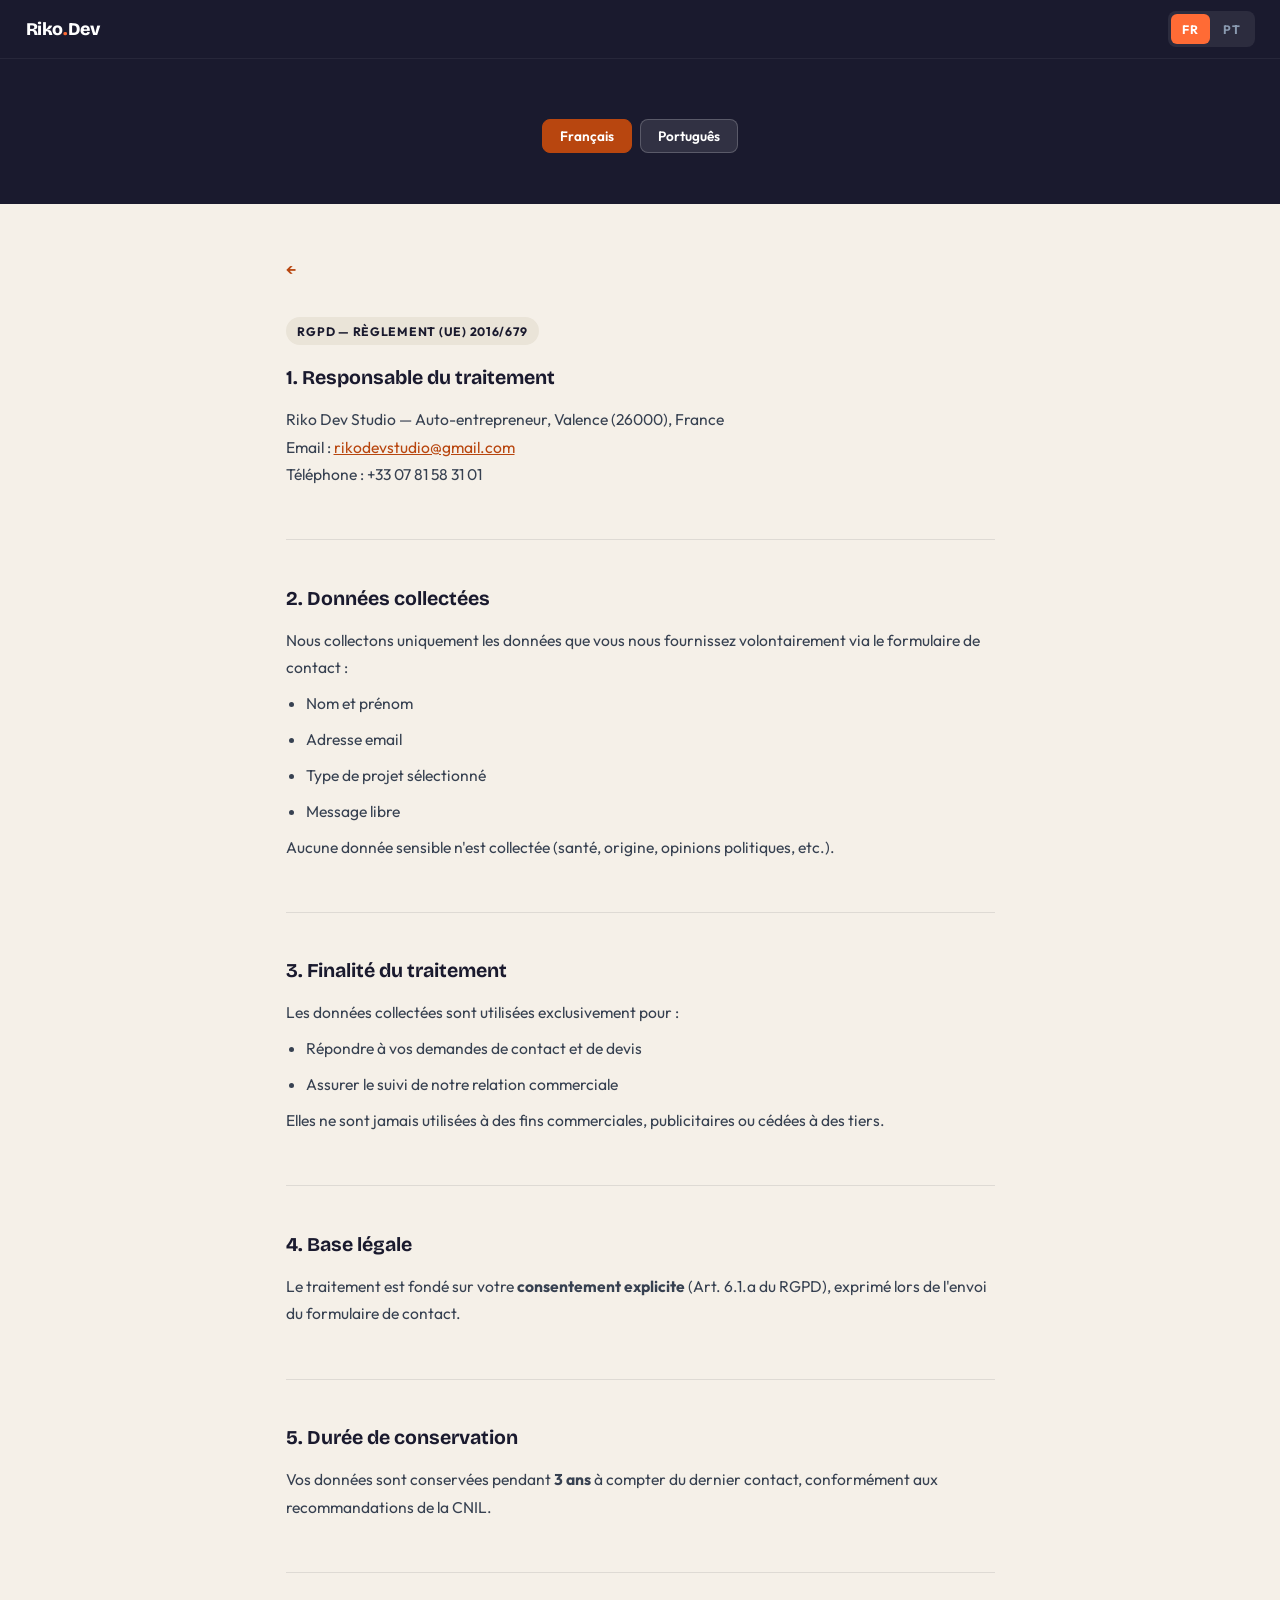
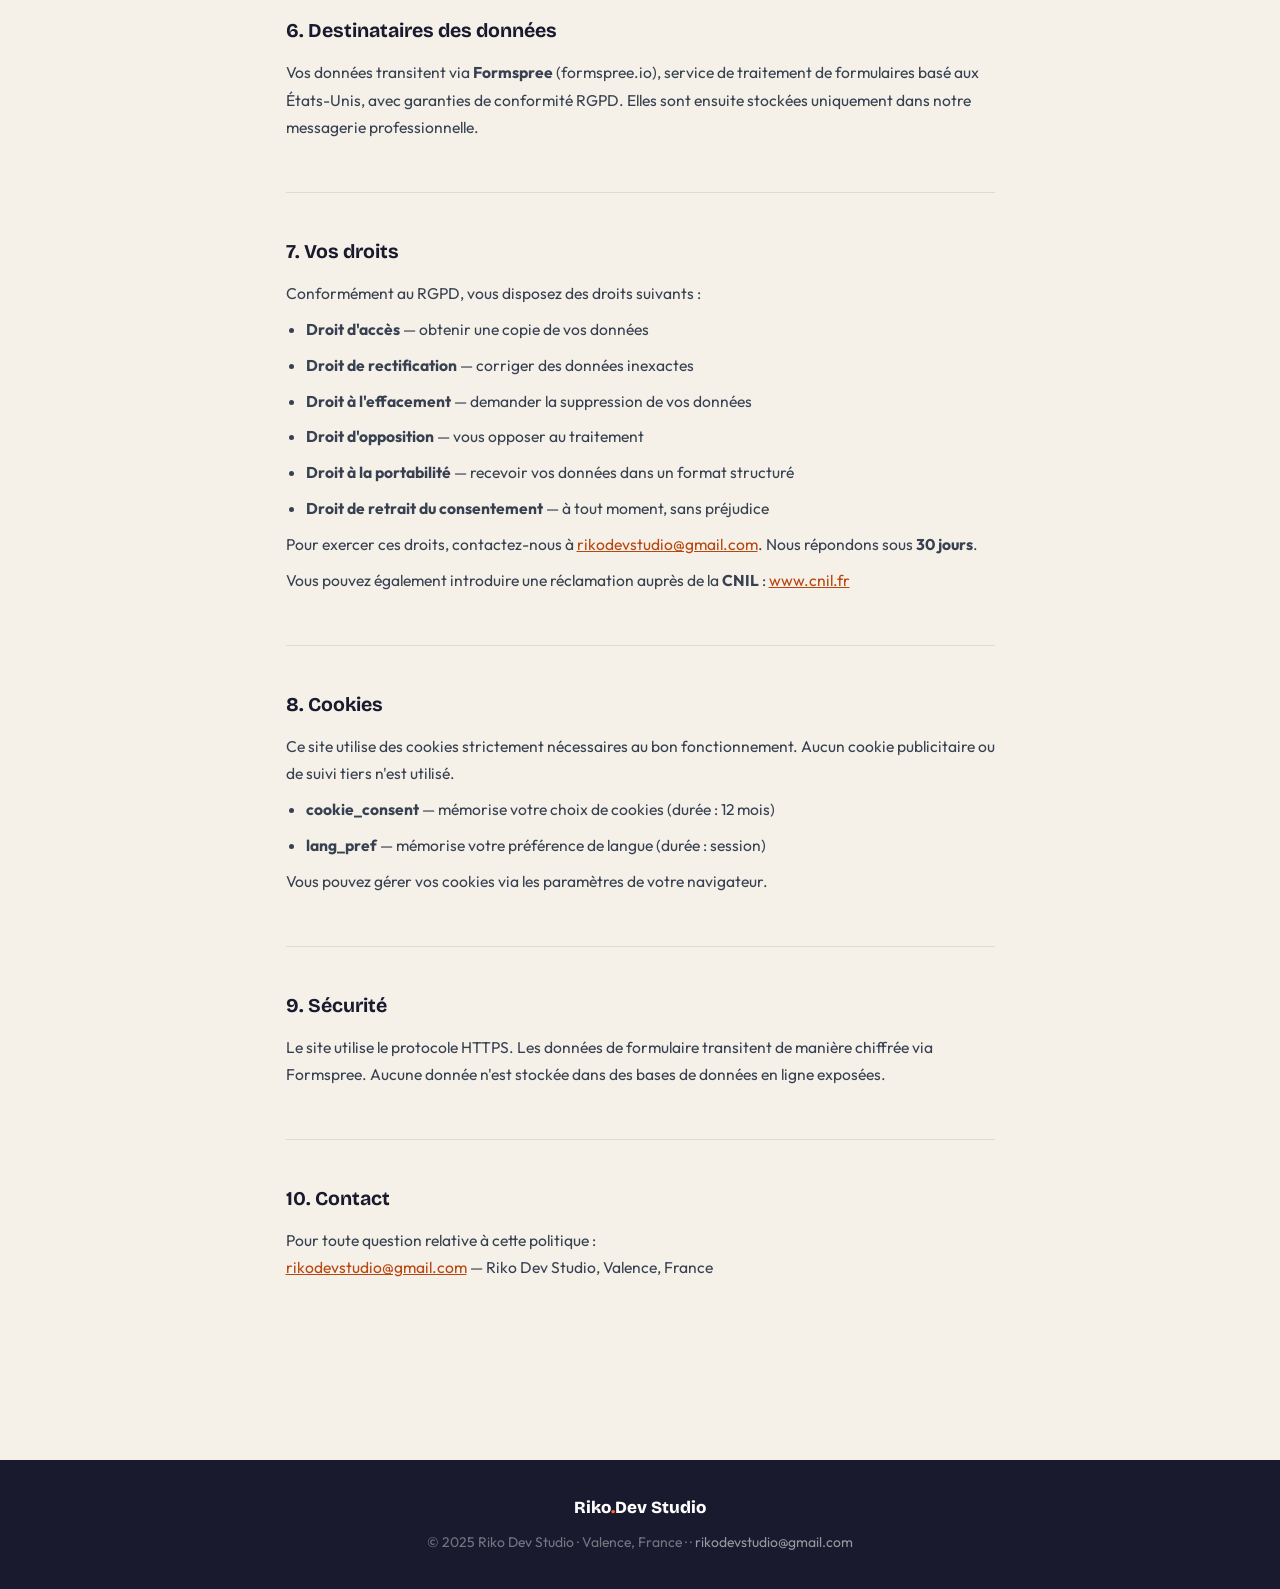
==== privacidade.html @ f7a5494e "Melhorias para o site" ====
<!DOCTYPE html>
<html lang="fr" dir="ltr">
<head>
  <meta charset="UTF-8" />
  <meta name="viewport" content="width=device-width, initial-scale=1.0" />
  <title>Politique de confidentialité | Riko Dev Studio</title>
  <meta name="description" content="Politique de confidentialité et protection des données personnelles — Riko Dev Studio, Valence." />
  <meta name="robots" content="noindex, follow" />
  <link rel="canonical" href="https://rikodevstudio.com/privacidade.html" />
  <link rel="preconnect" href="https://fonts.googleapis.com" />
  <link rel="preconnect" href="https://fonts.gstatic.com" crossorigin />
  <link href="https://fonts.googleapis.com/css2?family=Bricolage+Grotesque:opsz,wght@12..96,700;12..96,800&family=Outfit:wght@300;400;500;600&display=swap" rel="stylesheet" />
  <link rel="stylesheet" href="assets/css/style.css" />
  <style>
    .priv-hero {
      background: var(--navy);
      padding: 6rem 1.5rem 3rem;
      text-align: center;
    }
    .priv-hero h1 {
      font-family: 'Bricolage Grotesque', sans-serif;
      font-weight: 800;
      font-size: clamp(1.8rem, 5vw, 3rem);
      color: #fff;
      letter-spacing: -.025em;
      margin-bottom: .75rem;
    }
    .priv-hero p {
      color: #a8b4c4;
      font-size: .95rem;
    }
    .priv-body {
      max-width: 760px;
      margin: 0 auto;
      padding: 3rem 1.5rem 5rem;
    }
    .priv-section {
      margin-bottom: 2.5rem;
      padding-bottom: 2.5rem;
      border-bottom: 1px solid rgba(26,26,46,.1);
    }
    .priv-section:last-child { border-bottom: none; }
    .priv-section h2 {
      font-family: 'Bricolage Grotesque', sans-serif;
      font-weight: 700;
      font-size: 1.15rem;
      color: var(--navy);
      margin-bottom: .75rem;
    }
    .priv-section p, .priv-section li {
      font-size: .92rem;
      color: var(--gray);
      line-height: 1.75;
      margin-bottom: .5rem;
    }
    .priv-section ul {
      padding-left: 1.2rem;
      margin-bottom: .5rem;
    }
    .priv-section a {
      color: #B8460F;
      text-decoration: underline;
    }
    .priv-badge {
      display: inline-block;
      background: var(--cream-dark);
      color: var(--navy);
      font-size: .72rem;
      font-weight: 700;
      padding: .25rem .7rem;
      border-radius: 100px;
      letter-spacing: .06em;
      text-transform: uppercase;
      margin-bottom: 1rem;
    }
    .lang-toggle-priv {
      display: flex;
      justify-content: center;
      gap: .5rem;
      margin-top: 1rem;
    }
    .lang-toggle-priv button {
      background: rgba(255,255,255,.1);
      border: 1px solid rgba(255,255,255,.2);
      color: #fff;
      font-family: 'Outfit', sans-serif;
      font-size: .8rem;
      font-weight: 600;
      padding: .4rem 1rem;
      border-radius: 8px;
      cursor: pointer;
      transition: .2s;
    }
    .lang-toggle-priv button.active {
      background: #B8460F;
      border-color: #B8460F;
    }
    .back-link {
      display: inline-flex;
      align-items: center;
      gap: .4rem;
      font-size: .88rem;
      font-weight: 600;
      color: #B8460F;
      margin-bottom: 2rem;
      text-decoration: none;
    }
    .back-link:hover { text-decoration: underline; }
    /* FR visível por defeito — JS troca para PT se browser em português */
    [data-lang="pt"] { display: none; }
    body.pt [data-lang="fr"] { display: none; }
    body.pt [data-lang="pt"] { display: block; }
    /* garantir que divs principais são visíveis */
    div[data-lang="fr"] { display: block; }
    div[data-lang="pt"] { display: none; }
    body.pt div[data-lang="fr"] { display: none; }
    body.pt div[data-lang="pt"] { display: block; }
  </style>
</head>
<body>

<!-- TOPBAR simples -->
<header class="topbar" role="banner">
  <a href="index.html" class="brand">Riko<span>.</span>Dev</a>
  <div class="topbar-right">
    <div class="lang-sw" role="group">
      <button class="lb" onclick="setPrivLang('fr')" id="btn-fr">FR</button>
      <button class="lb" onclick="setPrivLang('pt')" id="btn-pt">PT</button>
    </div>
  </div>
</header>

<!-- HERO -->
<div class="priv-hero">
  <h1 data-lang="fr">Politique de confidentialité</h1>
  <h1 data-lang="pt">Política de Privacidade</h1>
  <p data-lang="fr">Dernière mise à jour : avril 2025</p>
  <p data-lang="pt">Última atualização: abril 2025</p>
  <div class="lang-toggle-priv">
    <button onclick="setPrivLang('fr')" id="hero-btn-fr" class="active">Français</button>
    <button onclick="setPrivLang('pt')" id="hero-btn-pt">Português</button>
  </div>
</div>

<!-- CONTEÚDO -->
<div class="priv-body">
  <a href="index.html" class="back-link">← <span data-lang="fr">Retour au site</span><span data-lang="pt">Voltar ao site</span></a>

  <!-- ── VERSÃO FRANCESA (RGPD) ── -->
  <div data-lang="fr">

    <div class="priv-section">
      <span class="priv-badge">RGPD — Règlement (UE) 2016/679</span>
      <h2>1. Responsable du traitement</h2>
      <p>Riko Dev Studio — Auto-entrepreneur, Valence (26000), France<br>
      Email : <a href="mailto:rikodevstudio@gmail.com">rikodevstudio@gmail.com</a><br>
      Téléphone : +33 07 81 58 31 01</p>
    </div>

    <div class="priv-section">
      <h2>2. Données collectées</h2>
      <p>Nous collectons uniquement les données que vous nous fournissez volontairement via le formulaire de contact :</p>
      <ul>
        <li>Nom et prénom</li>
        <li>Adresse email</li>
        <li>Type de projet sélectionné</li>
        <li>Message libre</li>
      </ul>
      <p>Aucune donnée sensible n'est collectée (santé, origine, opinions politiques, etc.).</p>
    </div>

    <div class="priv-section">
      <h2>3. Finalité du traitement</h2>
      <p>Les données collectées sont utilisées exclusivement pour :</p>
      <ul>
        <li>Répondre à vos demandes de contact et de devis</li>
        <li>Assurer le suivi de notre relation commerciale</li>
      </ul>
      <p>Elles ne sont jamais utilisées à des fins commerciales, publicitaires ou cédées à des tiers.</p>
    </div>

    <div class="priv-section">
      <h2>4. Base légale</h2>
      <p>Le traitement est fondé sur votre <strong>consentement explicite</strong> (Art. 6.1.a du RGPD), exprimé lors de l'envoi du formulaire de contact.</p>
    </div>

    <div class="priv-section">
      <h2>5. Durée de conservation</h2>
      <p>Vos données sont conservées pendant <strong>3 ans</strong> à compter du dernier contact, conformément aux recommandations de la CNIL.</p>
    </div>

    <div class="priv-section">
      <h2>6. Destinataires des données</h2>
      <p>Vos données transitent via <strong>Formspree</strong> (formspree.io), service de traitement de formulaires basé aux États-Unis, avec garanties de conformité RGPD. Elles sont ensuite stockées uniquement dans notre messagerie professionnelle.</p>
    </div>

    <div class="priv-section">
      <h2>7. Vos droits</h2>
      <p>Conformément au RGPD, vous disposez des droits suivants :</p>
      <ul>
        <li><strong>Droit d'accès</strong> — obtenir une copie de vos données</li>
        <li><strong>Droit de rectification</strong> — corriger des données inexactes</li>
        <li><strong>Droit à l'effacement</strong> — demander la suppression de vos données</li>
        <li><strong>Droit d'opposition</strong> — vous opposer au traitement</li>
        <li><strong>Droit à la portabilité</strong> — recevoir vos données dans un format structuré</li>
        <li><strong>Droit de retrait du consentement</strong> — à tout moment, sans préjudice</li>
      </ul>
      <p>Pour exercer ces droits, contactez-nous à <a href="mailto:rikodevstudio@gmail.com">rikodevstudio@gmail.com</a>. Nous répondons sous <strong>30 jours</strong>.</p>
      <p>Vous pouvez également introduire une réclamation auprès de la <strong>CNIL</strong> : <a href="https://www.cnil.fr" target="_blank" rel="noopener">www.cnil.fr</a></p>
    </div>

    <div class="priv-section">
      <h2>8. Cookies</h2>
      <p>Ce site utilise des cookies strictement nécessaires au bon fonctionnement. Aucun cookie publicitaire ou de suivi tiers n'est utilisé.</p>
      <ul>
        <li><strong>cookie_consent</strong> — mémorise votre choix de cookies (durée : 12 mois)</li>
        <li><strong>lang_pref</strong> — mémorise votre préférence de langue (durée : session)</li>
      </ul>
      <p>Vous pouvez gérer vos cookies via les paramètres de votre navigateur.</p>
    </div>

    <div class="priv-section">
      <h2>9. Sécurité</h2>
      <p>Le site utilise le protocole HTTPS. Les données de formulaire transitent de manière chiffrée via Formspree. Aucune donnée n'est stockée dans des bases de données en ligne exposées.</p>
    </div>

    <div class="priv-section">
      <h2>10. Contact</h2>
      <p>Pour toute question relative à cette politique :<br>
      <a href="mailto:rikodevstudio@gmail.com">rikodevstudio@gmail.com</a> — Riko Dev Studio, Valence, France</p>
    </div>

  </div>

  <!-- ── VERSÃO PORTUGUESA (LGPD + RGPD) ── -->
  <div data-lang="pt">

    <div class="priv-section">
      <span class="priv-badge">LGPD — Lei nº 13.709/2018 + RGPD</span>
      <h2>1. Responsável pelo tratamento</h2>
      <p>Riko Dev Studio — Freelancer autónomo, Valence (26000), França<br>
      Email: <a href="mailto:rikodevstudio@gmail.com">rikodevstudio@gmail.com</a><br>
      Telefone: +33 07 81 58 31 01</p>
    </div>

    <div class="priv-section">
      <h2>2. Dados recolhidos</h2>
      <p>Recolhemos apenas os dados que você nos fornece voluntariamente através do formulário de contacto:</p>
      <ul>
        <li>Nome completo</li>
        <li>Endereço de email</li>
        <li>Tipo de projeto selecionado</li>
        <li>Mensagem livre</li>
      </ul>
      <p>Não são recolhidos dados sensíveis (saúde, origem étnica, opiniões políticas, etc.).</p>
    </div>

    <div class="priv-section">
      <h2>3. Finalidade do tratamento</h2>
      <p>Os dados recolhidos são utilizados exclusivamente para:</p>
      <ul>
        <li>Responder aos seus pedidos de contacto e orçamento</li>
        <li>Assegurar o acompanhamento da nossa relação comercial</li>
      </ul>
      <p>Nunca são utilizados para fins comerciais, publicitários ou cedidos a terceiros.</p>
    </div>

    <div class="priv-section">
      <h2>4. Base legal</h2>
      <p>O tratamento baseia-se no seu <strong>consentimento explícito</strong> (Art. 7º da LGPD / Art. 6.1.a do RGPD), expresso no momento do envio do formulário de contacto.</p>
    </div>

    <div class="priv-section">
      <h2>5. Período de conservação</h2>
      <p>Os seus dados são conservados durante <strong>3 anos</strong> a partir do último contacto, em conformidade com as boas práticas da ANPD e da CNIL.</p>
    </div>

    <div class="priv-section">
      <h2>6. Destinatários dos dados</h2>
      <p>Os seus dados transitam via <strong>Formspree</strong> (formspree.io), serviço de processamento de formulários com garantias de conformidade RGPD. São depois armazenados apenas na nossa caixa de email profissional.</p>
    </div>

    <div class="priv-section">
      <h2>7. Os seus direitos</h2>
      <p>Nos termos da LGPD e do RGPD, tem os seguintes direitos:</p>
      <ul>
        <li><strong>Acesso</strong> — obter uma cópia dos seus dados</li>
        <li><strong>Retificação</strong> — corrigir dados incorretos</li>
        <li><strong>Eliminação</strong> — solicitar a exclusão dos seus dados</li>
        <li><strong>Oposição</strong> — opor-se ao tratamento</li>
        <li><strong>Portabilidade</strong> — receber os dados em formato estruturado</li>
        <li><strong>Revogação do consentimento</strong> — a qualquer momento, sem prejuízo</li>
      </ul>
      <p>Para exercer estes direitos, contacte-nos em <a href="mailto:rikodevstudio@gmail.com">rikodevstudio@gmail.com</a>. Respondemos em <strong>30 dias</strong>.</p>
      <p>Pode também apresentar reclamação à <strong>ANPD</strong> (Brasil): <a href="https://www.gov.br/anpd" target="_blank" rel="noopener">www.gov.br/anpd</a> ou à <strong>CNIL</strong> (França): <a href="https://www.cnil.fr" target="_blank" rel="noopener">www.cnil.fr</a></p>
    </div>

    <div class="priv-section">
      <h2>8. Cookies</h2>
      <p>Este site utiliza apenas cookies estritamente necessários ao funcionamento. Nenhum cookie publicitário ou de rastreamento de terceiros é utilizado.</p>
      <ul>
        <li><strong>cookie_consent</strong> — memoriza a sua escolha de cookies (duração: 12 meses)</li>
        <li><strong>lang_pref</strong> — memoriza a preferência de idioma (duração: sessão)</li>
      </ul>
      <p>Pode gerir os cookies através das definições do seu browser.</p>
    </div>

    <div class="priv-section">
      <h2>9. Segurança</h2>
      <p>O site utiliza protocolo HTTPS. Os dados do formulário transitam de forma encriptada via Formspree. Nenhum dado é armazenado em bases de dados online expostas.</p>
    </div>

    <div class="priv-section">
      <h2>10. Contacto</h2>
      <p>Para qualquer questão relativa a esta política:<br>
      <a href="mailto:rikodevstudio@gmail.com">rikodevstudio@gmail.com</a> — Riko Dev Studio, Valence, França</p>
    </div>

  </div>

</div>

<!-- FOOTER simples -->
<footer role="contentinfo">
  <div class="container">
    <div class="footer-brand">Riko<span style="color:var(--orange)">.</span>Dev Studio</div>
    <p class="footer-text">
      &copy; 2025 Riko Dev Studio &middot; Valence, France &middot · <a href="mailto:rikodevstudio@gmail.com">rikodevstudio@gmail.com</a>
    </p>
  </div>
</footer>

<script>
function setPrivLang(l) {
  const pt = l === 'pt';
  document.body.classList.toggle('pt', pt);
  document.documentElement.lang = l;
  document.getElementById('btn-fr').classList.toggle('active', !pt);
  document.getElementById('btn-pt').classList.toggle('active', pt);
  document.getElementById('hero-btn-fr').classList.toggle('active', !pt);
  document.getElementById('hero-btn-pt').classList.toggle('active', pt);
  document.title = pt
    ? 'Politica de Privacidade | Riko Dev Studio'
    : 'Politique de confidentialite | Riko Dev Studio';
}
if ((navigator.language || '').startsWith('pt')) setPrivLang('pt');
else setPrivLang('fr');
</script>
</body>
</html>
---- assets/css/style.css ----
/* ══════════════════════════════════════════════
   RIKO DEV STUDIO — style.css
   Para alterar cores: muda as variáveis em :root
   Para alterar fontes: muda em :root + Google Fonts no index.html
   ══════════════════════════════════════════════ */

/* ── TOKENS (cores, tamanhos, sombras) ── */
:root {
  --navy:        #1a1a2e;   /* cor principal fundo escuro */
  --navy-mid:    #16213e;
  --orange:      #FF6B35;   /* cor de destaque / CTA */
  --orange-dark: #e85a25;   /* hover do orange */
  --cream:       #F5F0E8;   /* fundo claro */
  --cream-dark:  #EAE4D8;   /* fundo claro alternado */
  --white:       #ffffff;
  --gray:        #374151;   /* texto corpo */
  --gray-mid:    #4a5568;
  --gray-light:  #6b7280;
  --radius:      12px;
  --radius-lg:   20px;
  --shadow:      0 4px 24px rgba(26,26,46,.10);
  --shadow-lg:   0 8px 40px rgba(26,26,46,.18);
  --t:           0.3s cubic-bezier(.4,0,.2,1);
  --max:         1080px;    /* largura máxima do container */
}

/* ── RESET ── */
*, *::before, *::after { box-sizing: border-box; margin: 0; padding: 0; }
html { scroll-behavior: smooth; font-size: 17px; }
body { font-family: 'Outfit', sans-serif; background: var(--cream); color: var(--navy); line-height: 1.6; overflow-x: hidden; }
img { max-width: 100%; display: block; }
a { color: inherit; text-decoration: none; }

/* ── ACESSIBILIDADE ── */
.skip-link { position: absolute; top: -100px; left: 1rem; background: var(--orange); color: #fff; padding: .5rem 1rem; border-radius: var(--radius); font-weight: 700; z-index: 9999; transition: top .2s; }
.skip-link:focus { top: 1rem; }
:focus-visible { outline: 3px solid var(--orange); outline-offset: 3px; border-radius: 4px; }

/* ── ANIMAÇÕES DE SCROLL (CSS nativo) ── */
@supports (animation-timeline: scroll()) {
  .reveal { opacity: 0; transform: translateY(24px); animation: fadeUp .65s ease forwards; animation-timeline: view(); animation-range: entry 0% entry 30%; }
  .d1 { animation-delay: .1s; }
  .d2 { animation-delay: .2s; }
  .d3 { animation-delay: .3s; }
}
@keyframes fadeUp { to { opacity: 1; transform: translateY(0); } }
@supports not (animation-timeline: scroll()) { .reveal { opacity: 1; transform: none; } }

/* Respeita utilizadores com sensibilidade a movimento */
@media (prefers-reduced-motion: reduce) {
  *, *::before, *::after { animation: none !important; transition: none !important; }
}

/* ── TOPBAR ── */
.topbar { position: fixed; top: 0; left: 0; right: 0; z-index: 200; background: var(--navy); padding: .65rem 1.5rem; display: flex; justify-content: space-between; align-items: center; border-bottom: 1px solid rgba(255,255,255,.06); }
.brand { font-family: 'Bricolage Grotesque', sans-serif; font-weight: 800; font-size: 1.05rem; color: #fff; letter-spacing: -.02em; }
.brand span { color: var(--orange); }
.topbar-nav { display: none; gap: 1.5rem; }
/* contraste mínimo 4.5:1 — rgba .55 falha, #aab usa #bcc mínimo */
.topbar-nav a { font-size: .82rem; font-weight: 500; color: #b8c0cc; transition: var(--t); }
.topbar-nav a:hover { color: #fff; }
.topbar-right { display: flex; align-items: center; gap: .75rem; }
.lang-sw { display: flex; gap: 2px; background: rgba(255,255,255,.08); border-radius: 8px; padding: 3px; }
/* botão inativo: #888 em fundo navy passa 4.5:1 */
.lb { background: transparent; border: none; color: #8a9ab0; font-family: 'Outfit', sans-serif; font-size: .72rem; font-weight: 700; padding: .3rem .65rem; border-radius: 6px; cursor: pointer; transition: var(--t); letter-spacing: .06em; min-width: 36px; min-height: 30px; }
.lb.active, .lb:hover { background: var(--orange); color: #fff; }
@media (min-width: 768px) { .topbar-nav { display: flex; } }

/* ── HERO ── */
.hero { min-height: 100svh; background: var(--navy); display: flex; flex-direction: column; justify-content: center; padding: 6rem 1.5rem 4rem; position: relative; overflow: hidden; }
.hero::before { content: ''; position: absolute; top: -150px; right: -150px; width: 600px; height: 600px; background: radial-gradient(circle, rgba(255,107,53,.13) 0%, transparent 68%); pointer-events: none; }
.hero::after { content: ''; position: absolute; bottom: -100px; left: 5%; width: 400px; height: 400px; background: radial-gradient(circle, rgba(255,107,53,.06) 0%, transparent 70%); pointer-events: none; }
.hero-inner { max-width: 680px; position: relative; z-index: 2; }
/* badge: #ffcfb3 em rgba(255,107,53,.12)+navy = ~#1e1b2b — rácio ~9:1 passa */
.badge { display: inline-flex; align-items: center; gap: .5rem; background: rgba(255,255,255,.08); border: 1px solid rgba(255,255,255,.2); color: #fff; font-size: .8rem; font-weight: 500; padding: .4rem .95rem; border-radius: 100px; margin-bottom: 1.8rem; letter-spacing: .03em; }
.badge-dot { width: 6px; height: 6px; background: var(--orange); border-radius: 50%; animation: blink 2.4s ease-in-out infinite; }
@keyframes blink { 0%, 100% { opacity: 1; } 50% { opacity: .3; } }
.hero h1 { font-family: 'Bricolage Grotesque', sans-serif; font-weight: 800; font-size: clamp(2.4rem, 7vw, 4rem); color: #fff; line-height: 1.08; letter-spacing: -.03em; margin-bottom: 1.2rem; }
.hero h1 em { font-style: normal; color: var(--orange); }
/* hero-sub: #c8d0dc passa 4.6:1 em fundo navy */
.hero-sub { font-size: clamp(1rem, 2.5vw, 1.1rem); color: #c8d0dc; max-width: 500px; margin-bottom: 2.2rem; line-height: 1.7; font-weight: 300; }
.hero-actions { display: flex; gap: 1rem; flex-wrap: wrap; }
.scroll-hint { position: absolute; bottom: 2rem; left: 50%; transform: translateX(-50%); display: flex; flex-direction: column; align-items: center; gap: .4rem; z-index: 2; }
.scroll-arrow { width: 1px; height: 36px; background: linear-gradient(to bottom, rgba(255,107,53,.6), transparent); animation: sdrop 1.8s ease-in-out infinite; }
@keyframes sdrop { 0% { transform: scaleY(0); transform-origin: top; opacity: 0; } 50% { transform: scaleY(1); opacity: 1; } 100% { transform: scaleY(0); transform-origin: bottom; opacity: 0; } }

/* ── BOTÕES ── */
/* --orange-btn: #B8460F passa 5.36:1 com branco (WCAG AA) 
   --orange decorativo mantém #FF6B35 para bordas, números, ícones */
.btn { display: inline-flex; align-items: center; gap: .5rem; font-family: 'Outfit', sans-serif; font-weight: 600; font-size: .95rem; padding: .9rem 1.8rem; border-radius: var(--radius); border: none; cursor: pointer; transition: var(--t); white-space: nowrap; min-height: 48px; text-decoration: none; }
.btn-primary { background: #B8460F; color: #fff; box-shadow: 0 4px 20px rgba(184,70,15,.4); }
.btn-primary:hover { background: #9a3a0c; transform: translateY(-2px); box-shadow: 0 6px 28px rgba(184,70,15,.5); }
.btn-ghost { background: rgba(255,255,255,.07); color: rgba(255,255,255,.85); border: 1px solid rgba(255,255,255,.16); }
.btn-ghost:hover { background: rgba(255,255,255,.13); color: #fff; }

/* ── LAYOUT BASE ── */
section { padding: 4.5rem 1.5rem; }
.container { max-width: var(--max); margin: 0 auto; }
.slabel { font-size: .72rem; font-weight: 700; letter-spacing: .14em; text-transform: uppercase; color: var(--orange); margin-bottom: .75rem; display: flex; align-items: center; gap: .6rem; }
.slabel::after { content: ''; height: 1px; width: 36px; background: var(--orange); opacity: .4; }
.stitle { font-family: 'Bricolage Grotesque', sans-serif; font-weight: 800; font-size: clamp(1.8rem, 4vw, 2.6rem); line-height: 1.12; letter-spacing: -.025em; color: var(--navy); margin-bottom: .9rem; }
.stitle-light { color: #fff; }
.ssub { font-size: 1rem; color: var(--gray-mid); max-width: 520px; line-height: 1.7; margin-bottom: 1rem; }
/* ssub-light: .65 falha — #a8b4c4 passa 4.5:1 */
.ssub-light { color: #a8b4c4; }

/* ── IMPACTO ── */
.impacto { background: var(--cream-dark); }
.impact-grid { display: grid; grid-template-columns: repeat(auto-fit, minmax(260px, 1fr)); gap: 1rem; margin-top: 2.5rem; }
.impact-card { background: var(--white); border-radius: var(--radius-lg); padding: 1.8rem; border-left: 2px solid rgba(255,107,53,.35); border-right: 2px solid rgba(255,107,53,.35); border-top: 1px solid rgba(255,107,53,.15); border-bottom: 1px solid rgba(255,107,53,.15); transition: var(--t); }
.impact-card:hover { transform: translateY(-3px); box-shadow: var(--shadow); }
.impact-num { font-family: 'Bricolage Grotesque', sans-serif; font-weight: 800; font-size: 3rem; color: var(--orange); line-height: 1; letter-spacing: -.02em; margin-bottom: .5rem; }
.impact-text { font-size: .95rem; color: var(--navy); font-weight: 600; line-height: 1.5; margin-bottom: .4rem; }
.impact-src { font-size: .75rem; color: var(--gray-light); font-style: italic; }

/* ── PORTFOLIO ── */
.portfolio { background: var(--white); }
.portfolio-grid { display: grid; grid-template-columns: repeat(auto-fit, minmax(280px, 1fr)); gap: 1.4rem; margin-top: 2.5rem; }
.pc { background: var(--cream); border-radius: var(--radius-lg); overflow: hidden; border: 1px solid rgba(26,26,46,.09); transition: var(--t); display: flex; flex-direction: column; }
.pc:hover { transform: translateY(-5px); box-shadow: var(--shadow-lg); }

/* área da imagem — fundo gradiente + imagem de telemóvel centrada */
.pc-thumb {
  position: relative;
  height: 260px;
  display: flex;
  align-items: center;
  justify-content: center;
  overflow: hidden;
  background: linear-gradient(135deg, #1a1a2e 0%, #2d2d4e 100%);
  padding: 1rem 0 0;
}
/* imagem do mockup iPhone — contida sem cortar */
.pc-thumb img {
  height: 100%;
  width: auto;
  max-width: 65%;
  object-fit: contain;
  object-position: top center;
  display: block;
  transition: transform .5s ease;
  filter: drop-shadow(0 8px 24px rgba(0,0,0,.5));
  transform-origin: bottom center;
}
.pc:hover .pc-thumb img { transform: scale(1.04) translateY(-3px); }

/* tag categoria */
.pc-tag {
  position: absolute;
  top: .8rem; right: .8rem;
  background: rgba(0,0,0,.55);
  backdrop-filter: blur(6px);
  color: #fff;
  font-size: .62rem;
  font-weight: 700;
  padding: .25rem .65rem;
  border-radius: 100px;
  letter-spacing: .08em;
  text-transform: uppercase;
  z-index: 2;
}
.pc-body { padding: 1.4rem; flex: 1; display: flex; flex-direction: column; }
.pc-body h3 { font-family: 'Bricolage Grotesque', sans-serif; font-weight: 700; font-size: 1.1rem; color: var(--navy); margin-bottom: .35rem; }
.pc-result { font-size: .85rem; color: var(--orange); font-weight: 600; margin-bottom: .5rem; }
.pc-desc { font-size: .88rem; color: var(--gray); line-height: 1.6; margin-bottom: 1.1rem; flex: 1; }
.pc-link { display: inline-flex; align-items: center; gap: .4rem; font-size: .85rem; font-weight: 600; color: var(--navy); border-bottom: 1.5px solid var(--orange); padding-bottom: 1px; transition: var(--t); align-self: flex-start; }
.pc-link:hover { color: var(--orange); gap: .7rem; }


/* ── DEPOIMENTOS ── */
.depos { background: var(--navy); }
.carousel-wrap { position: relative; overflow: hidden; }
.carousel-track { display: flex; transition: transform .4s cubic-bezier(.4,0,.2,1); }
.depo-card { min-width: 100%; background: rgba(255,255,255,.06); border: 1px solid rgba(255,255,255,.12); border-radius: var(--radius-lg); padding: 1.6rem; }
.depo-header { display: flex; align-items: center; gap: .85rem; margin-bottom: 1.2rem; }
.depo-photo { width: 52px; height: 52px; border-radius: 50%; object-fit: cover; object-position: top center; border: 2px solid var(--orange); flex-shrink: 0; }
.depo-name { font-size: .95rem; font-weight: 700; color: #fff; }
/* .45 falha — usar #8a9ab0 que passa 4.5:1 */
.depo-role { font-size: .72rem; color: #8a9ab0; margin-top: 2px; }
.depo-stars { margin-left: auto; color: var(--orange); font-size: .9rem; letter-spacing: 1px; flex-shrink: 0; }
.depo-quote { font-size: 2.8rem; color: var(--orange); line-height: .8; opacity: .4; margin-bottom: .6rem; font-family: Georgia, serif; }
/* depo-text: .85 passa 4.5:1 em rgba(255,255,255,.06) background */
.depo-text { font-size: .95rem; color: #dce4ee; line-height: 1.75; font-style: italic; }
.carousel-dots { display: flex; align-items: center; justify-content: center; gap: .5rem; margin-top: 1.2rem; }
.dot { height: 6px; border-radius: 3px; background: rgba(255,255,255,.2); cursor: pointer; transition: var(--t); border: none; padding: 0; }
.dot.active { width: 20px; background: var(--orange); }
.dot:not(.active) { width: 6px; }
/* swipe-hint: .28 falha — #7a8898 passa */
.swipe-hint { text-align: center; font-size: .72rem; color: #7a8898; margin-top: .6rem; letter-spacing: .05em; }

/* ── CTA INTERMÉDIO ── */
.cta-mid { background: var(--cream-dark); padding: 2.5rem 1.5rem; text-align: center; border-top: 3px solid #B8460F; }
.cta-mid h3 { font-family: 'Bricolage Grotesque', sans-serif; font-weight: 700; font-size: 1.1rem; color: var(--navy); margin-bottom: .4rem; }
.cta-mid p { font-size: .88rem; color: var(--gray-mid); margin-bottom: 1.4rem; }

/* ── PROCESSO — STEPPER INTERATIVO ── */
.processo { background: var(--navy); }

/* linha conectora com progresso */
.stepper-track {
  position: relative;
  margin-top: 2.5rem;
}

/* barra de progresso no topo (desktop) */
.stepper-bar {
  display: none;
  position: relative;
  height: 3px;
  background: rgba(255,255,255,.1);
  border-radius: 2px;
  margin-bottom: 1.5rem;
  overflow: hidden;
}
.stepper-bar-fill {
  position: absolute;
  left: 0; top: 0; bottom: 0;
  background: #B8460F;
  border-radius: 2px;
  transition: width .5s cubic-bezier(.4,0,.2,1);
  width: 25%;
}
@media (min-width: 700px) { .stepper-bar { display: block; } }

/* navegação por dots */
.stepper-dots {
  display: flex;
  justify-content: center;
  gap: .6rem;
  margin-bottom: 1.5rem;
}
.stepper-dot {
  width: 8px; height: 8px;
  border-radius: 50%;
  background: rgba(255,255,255,.2);
  border: none;
  cursor: pointer;
  transition: var(--t);
  padding: 0;
}
.stepper-dot.active {
  background: #B8460F;
  transform: scale(1.3);
}

/* cards do stepper */
.stepper-cards {
  position: relative;
  min-height: 220px;
}
.step {
  position: absolute;
  inset: 0;
  background: rgba(255,255,255,.05);
  border: 1px solid rgba(255,255,255,.09);
  border-radius: var(--radius-lg);
  padding: 2rem;
  opacity: 0;
  transform: translateX(40px);
  transition: opacity .4s ease, transform .4s ease;
  pointer-events: none;
}
.step.active {
  opacity: 1;
  transform: translateX(0);
  pointer-events: auto;
  position: relative;
}
.step.exit {
  opacity: 0;
  transform: translateX(-40px);
}
.step-num {
  font-family: 'Bricolage Grotesque', sans-serif;
  font-weight: 800;
  font-size: 2.8rem;
  color: #FF6B35;
  line-height: 1;
  margin-bottom: .8rem;
}
.step h3 {
  font-family: 'Bricolage Grotesque', sans-serif;
  font-weight: 700;
  font-size: 1.1rem;
  color: #fff;
  margin-bottom: .6rem;
}
.step p {
  font-size: .9rem;
  color: #a0aab8;
  line-height: 1.65;
  margin-bottom: 1rem;
}
.step-badge {
  display: inline-block;
  background: rgba(255,255,255,.12);
  color: #fff;
  font-size: .72rem;
  font-weight: 700;
  padding: .3rem .8rem;
  border-radius: 100px;
  letter-spacing: .04em;
  border: 1px solid rgba(255,255,255,.2);
}

/* botões de navegação */
.stepper-nav {
  display: flex;
  align-items: center;
  justify-content: space-between;
  margin-top: 1.5rem;
  gap: 1rem;
}
.stepper-btn {
  display: inline-flex;
  align-items: center;
  gap: .5rem;
  background: rgba(255,255,255,.07);
  border: 1px solid rgba(255,255,255,.15);
  color: #fff;
  font-family: 'Outfit', sans-serif;
  font-size: .88rem;
  font-weight: 600;
  padding: .7rem 1.2rem;
  border-radius: var(--radius);
  cursor: pointer;
  transition: var(--t);
  min-height: 44px;
}
.stepper-btn:hover:not(:disabled) {
  background: rgba(255,255,255,.13);
}
.stepper-btn:disabled {
  opacity: .3;
  cursor: not-allowed;
}
.stepper-btn-next {
  background: #B8460F;
  border-color: #B8460F;
  margin-left: auto;
}
.stepper-btn-next:hover:not(:disabled) {
  background: #9a3a0c;
}
.stepper-counter {
  font-size: .8rem;
  color: #8a9ab0;
  font-weight: 500;
}

/* ── SOBRE ── */
.sobre { background: var(--cream-dark); }
.sobre-grid { display: grid; grid-template-columns: 1fr; gap: 2.5rem; align-items: center; }
@media (min-width: 768px) { .sobre-grid { grid-template-columns: 1fr 1fr; gap: 4rem; } }
.avatar-wrap { display: flex; flex-direction: column; align-items: center; gap: 1rem; }
.avatar { width: 160px; height: 160px; background: var(--navy); border-radius: var(--radius-lg); display: flex; align-items: center; justify-content: center; font-size: 5rem; position: relative; overflow: hidden; }
.avatar img { width: 100%; height: 100%; object-fit: cover; }
.avatar::after { content: ''; position: absolute; inset: 0; background: linear-gradient(135deg, rgba(255,107,53,.15) 0%, transparent 60%); }
.stats-grid { display: grid; grid-template-columns: 1fr 1fr; gap: .75rem; width: 100%; max-width: 320px; }
.stat { background: var(--white); border-radius: var(--radius); padding: 1rem; text-align: center; border-bottom: 2px solid var(--orange); }
.stat-num { font-family: 'Bricolage Grotesque', sans-serif; font-weight: 800; font-size: 1.8rem; color: var(--navy); line-height: 1; }
.stat-label { font-size: .75rem; color: var(--gray); margin-top: .25rem; font-weight: 500; }
.sobre-note { font-size: .85rem; color: var(--gray-light); font-style: italic; margin-top: .5rem; }

/* ── FAQ ── */
.faq { background: var(--white); }
.faq-list { display: flex; flex-direction: column; gap: .75rem; margin-top: 2.5rem; }
.faq-item { border-radius: var(--radius); border: 1px solid rgba(26,26,46,.1); overflow: hidden; }
.faq-q { width: 100%; background: var(--cream); border: none; padding: 1rem 1.2rem; display: flex; justify-content: space-between; align-items: center; cursor: pointer; text-align: left; transition: var(--t); min-height: 52px; }
.faq-q.open { background: var(--navy); }
.faq-q-text { font-size: .9rem; font-weight: 600; color: var(--navy); line-height: 1.4; flex: 1; padding-right: .8rem; }
.faq-q.open .faq-q-text { color: #fff; }
.faq-icon { color: var(--orange); font-size: 1.3rem; font-weight: 300; flex-shrink: 0; transition: var(--t); }
.faq-a { display: none; background: #f8f7f4; padding: 1rem 1.2rem; font-size: .88rem; color: var(--gray); line-height: 1.7; border-top: 2px solid var(--orange); }
.faq-a.open { display: block; }

/* ── FORMULÁRIO ── */
.formulario { background: var(--white); }
.form-wrap { background: var(--cream-dark); border-radius: var(--radius-lg); padding: 2rem 1.5rem; max-width: 600px; }
.field { margin-bottom: 1.1rem; }
.field label { display: block; font-size: .85rem; font-weight: 700; color: var(--navy); margin-bottom: .45rem; }
.field input, .field textarea, .field select { width: 100%; padding: .85rem 1rem; border-radius: var(--radius); border: 2px solid rgba(26,26,46,.18); background: var(--white); font-size: .95rem; color: var(--navy); font-family: 'Outfit', sans-serif; outline: none; transition: border-color var(--t); line-height: 1.5; }
.field input:focus, .field textarea:focus, .field select:focus { border-color: var(--orange); }
.field textarea { resize: vertical; min-height: 110px; }
.form-or { display: flex; align-items: center; gap: 1rem; margin: 1.5rem 0; color: var(--gray-light); font-size: .82rem; }
.form-or::before, .form-or::after { content: ''; flex: 1; height: 1px; background: rgba(26,26,46,.12); }
.form-success { background: #d1fae5; border: 1px solid #6ee7b7; border-radius: var(--radius); padding: 1.5rem; text-align: center; display: none; }
.form-success.show { display: block; }
.form-success-icon { font-size: 2rem; margin-bottom: .5rem; }
.form-success-text { font-size: .95rem; color: #065f46; font-weight: 600; }

/* ── CTA FINAL ── 
   Laranja como fundo com texto branco falha WCAG.
   Solução: fundo navy-mid, acento laranja só no título */
.cta-final { background: var(--navy-mid); text-align: center; padding: 5rem 1.5rem; border-top: 4px solid #B8460F; }
.cta-final h2 { font-family: 'Bricolage Grotesque', sans-serif; font-weight: 800; font-size: clamp(1.8rem, 5vw, 3rem); color: #fff; line-height: 1.1; letter-spacing: -.025em; margin-bottom: .9rem; }
.cta-final h2 em { font-style: normal; color: var(--orange); }
.cta-final p { color: #c8d0dc; font-size: 1rem; margin-bottom: 2rem; max-width: 480px; margin-left: auto; margin-right: auto; }
.btn-white { background: #fff; color: #B8460F; font-family: 'Outfit', sans-serif; font-weight: 700; font-size: 1rem; padding: 1rem 2rem; border-radius: var(--radius); display: inline-flex; align-items: center; gap: .6rem; transition: var(--t); box-shadow: 0 4px 24px rgba(0,0,0,.3); min-height: 52px; }
.btn-white:hover { transform: translateY(-2px); box-shadow: 0 8px 32px rgba(0,0,0,.4); }
.cta-note { margin-top: 1.2rem; color: #a8b4c4; font-size: .85rem; }
.cta-note a { color: #c8d0dc; border-bottom: 1px solid rgba(255,255,255,.35); }

/* ── FOOTER ── */
footer { background: var(--navy); padding: 2rem 1.5rem; text-align: center; }
.footer-brand { font-family: 'Bricolage Grotesque', sans-serif; font-weight: 800; font-size: 1rem; color: #fff; margin-bottom: .5rem; }
.footer-text { font-size: .82rem; color: rgba(255,255,255,.4); line-height: 1.8; }
.footer-text a { color: rgba(255,255,255,.55); }

/* ── COOKIE BANNER ── */
.cookie-banner {
  position: fixed;
  bottom: 1.5rem;
  left: 1.5rem;
  right: 1.5rem;
  z-index: 400;
  background: var(--navy);
  border: 1px solid rgba(255,255,255,.12);
  border-radius: var(--radius-lg);
  padding: 1.2rem 1.4rem;
  display: flex;
  flex-direction: column;
  gap: 1rem;
  box-shadow: 0 8px 40px rgba(0,0,0,.4);
  transform: translateY(0);
  transition: transform .4s ease, opacity .4s ease;
  max-width: 480px;
}
.cookie-banner.hidden {
  transform: translateY(120%);
  opacity: 0;
  pointer-events: none;
}
@media (min-width: 600px) {
  .cookie-banner {
    flex-direction: row;
    align-items: center;
    left: 1.5rem;
    right: auto;
    bottom: 1.5rem;
  }
}
.cookie-text p { font-size: .85rem; color: #c8d0dc; line-height: 1.5; }
.cookie-text a { color: #FF6B35; text-decoration: underline; }
.cookie-actions { display: flex; gap: .6rem; flex-shrink: 0; }
.cookie-btn {
  font-family: 'Outfit', sans-serif;
  font-size: .8rem;
  font-weight: 600;
  padding: .55rem 1rem;
  border-radius: var(--radius);
  border: none;
  cursor: pointer;
  transition: var(--t);
  white-space: nowrap;
  min-height: 40px;
}
.cookie-accept { background: #B8460F; color: #fff; }
.cookie-accept:hover { background: #9a3a0c; }
.cookie-decline { background: rgba(255,255,255,.08); color: #c8d0dc; border: 1px solid rgba(255,255,255,.15); }
.cookie-decline:hover { background: rgba(255,255,255,.14); }

/* ── SCROLL TO TOP ── */
.scroll-top {
  position: fixed;
  bottom: 5.5rem;
  right: 1.5rem;
  z-index: 299;
  width: 44px;
  height: 44px;
  background: var(--navy-mid);
  border: 1px solid rgba(255,255,255,.15);
  border-radius: 50%;
  display: flex;
  align-items: center;
  justify-content: center;
  cursor: pointer;
  opacity: 0;
  transform: translateY(12px);
  transition: opacity .3s, transform .3s;
  pointer-events: none;
}
.scroll-top.visible {
  opacity: 1;
  transform: translateY(0);
  pointer-events: auto;
}
.scroll-top:hover {
  background: #B8460F;
  border-color: #B8460F;
}
.scroll-top svg { width: 18px; height: 18px; }
.wa-float { position: fixed; bottom: 1.5rem; right: 1.5rem; z-index: 300; background: #25D366; width: 56px; height: 56px; border-radius: 50%; display: flex; align-items: center; justify-content: center; box-shadow: 0 4px 20px rgba(37,211,102,.45); transition: var(--t); animation: waPulse 3s ease-in-out infinite; }
.wa-float:hover { transform: scale(1.08); }
@keyframes waPulse { 0%, 100% { box-shadow: 0 4px 20px rgba(37,211,102,.45); } 50% { box-shadow: 0 4px 32px rgba(37,211,102,.7); } }

/* ── MULTILÍNGUE PT/FR ── */
[data-lang="fr"] { display: none; }
body.fr [data-lang="pt"] { display: none; }
body.fr [data-lang="fr"] { display: block; }
span[data-lang="fr"] { display: none; }
body.fr span[data-lang="pt"] { display: none; }
body.fr span[data-lang="fr"] { display: inline; }

/* ══════════════════════════════════════
   RESPONSIVE
   ══════════════════════════════════════ */

/* Portrait mobile */
@media (max-width: 768px) {
  section { padding: 3.5rem 1.2rem; }
  .cta-mid { padding: 2rem 1.2rem; }
  .hero { padding: 5.5rem 1.2rem 3.5rem; }
  .portfolio-grid, .impact-grid, .steps-grid { grid-template-columns: 1fr; }
  .hero-actions { flex-direction: column; }
  .hero-actions .btn { justify-content: center; }
}

/* Landscape mobile — telefone deitado
   max-height 500px garante que só apanha
   telemóveis, não tablets em landscape     */
@media (max-height: 500px) and (orientation: landscape) {

  /* Hero não precisa de altura full — reduz para caber no ecrã */
  .hero {
    min-height: auto;
    padding: 5rem 1.5rem 2.5rem;
  }

  /* Esconde a seta de scroll — não faz sentido em landscape */
  .scroll-hint { display: none; }

  /* Título menor para não ocupar todo o ecrã */
  .hero h1 { font-size: clamp(1.6rem, 5vw, 2.4rem); margin-bottom: .8rem; }
  .hero-sub { font-size: .9rem; margin-bottom: 1.4rem; }

  /* Botões lado a lado (não empilhados) */
  .hero-actions { flex-direction: row; }

  /* Sections com menos padding vertical */
  section { padding: 2.5rem 1.5rem; }
  .cta-mid { padding: 1.5rem; }
  .cta-final { padding: 2.5rem 1.5rem; }

  /* Cards em 2 colunas quando há espaço horizontal */
  .impact-grid { grid-template-columns: repeat(3, 1fr); }
  .portfolio-grid { grid-template-columns: repeat(2, 1fr); }
  .steps-grid { grid-template-columns: repeat(2, 1fr); }
  .stats-grid { grid-template-columns: repeat(4, 1fr); }

  /* Sobre: lado a lado em landscape */
  .sobre-grid { grid-template-columns: auto 1fr; gap: 2rem; }
  .avatar { width: 120px; height: 120px; }

  /* Formulário mais compacto */
  .form-wrap { padding: 1.2rem; }
  .field { margin-bottom: .7rem; }

  /* Topbar ok — já é fixo */
}

/* Desktop */
@media (min-width: 769px) {
  .hero { padding: 7rem 3rem 4rem; }
  section { padding: 5rem 3rem; }
}
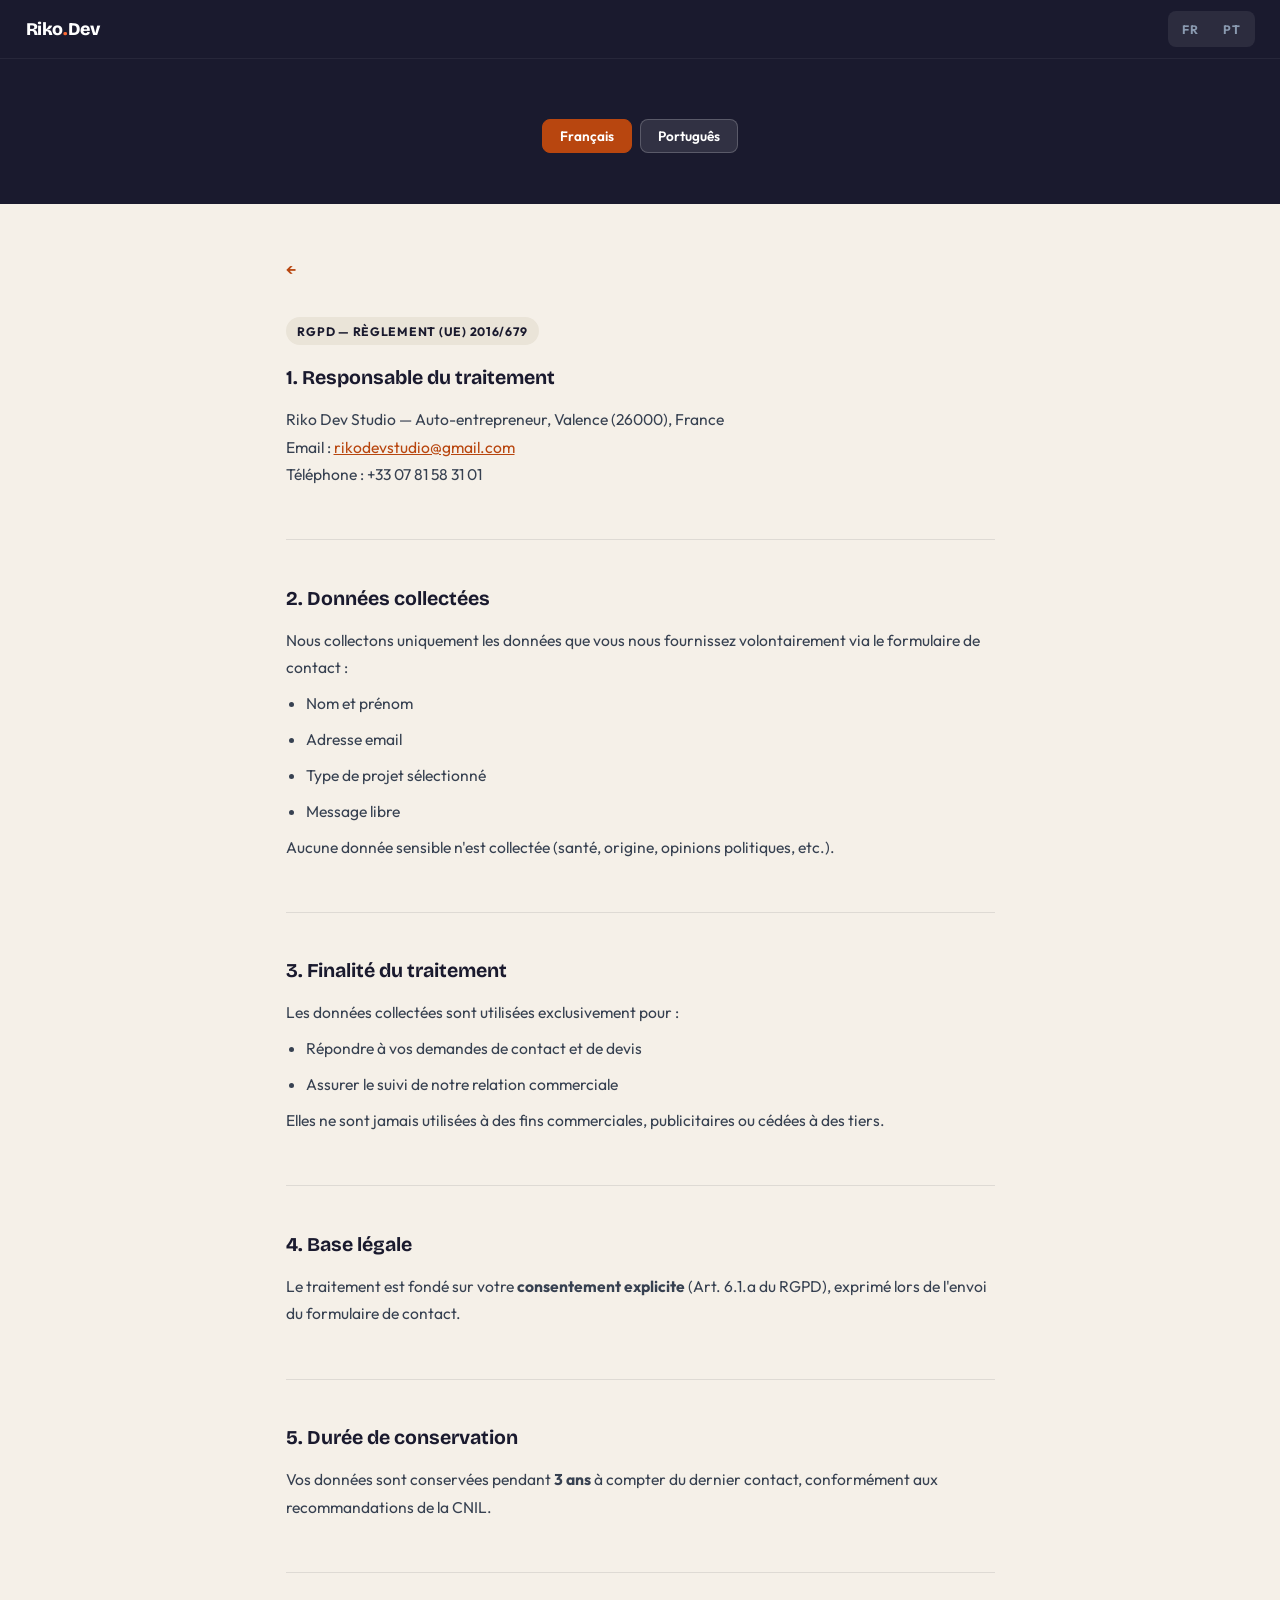
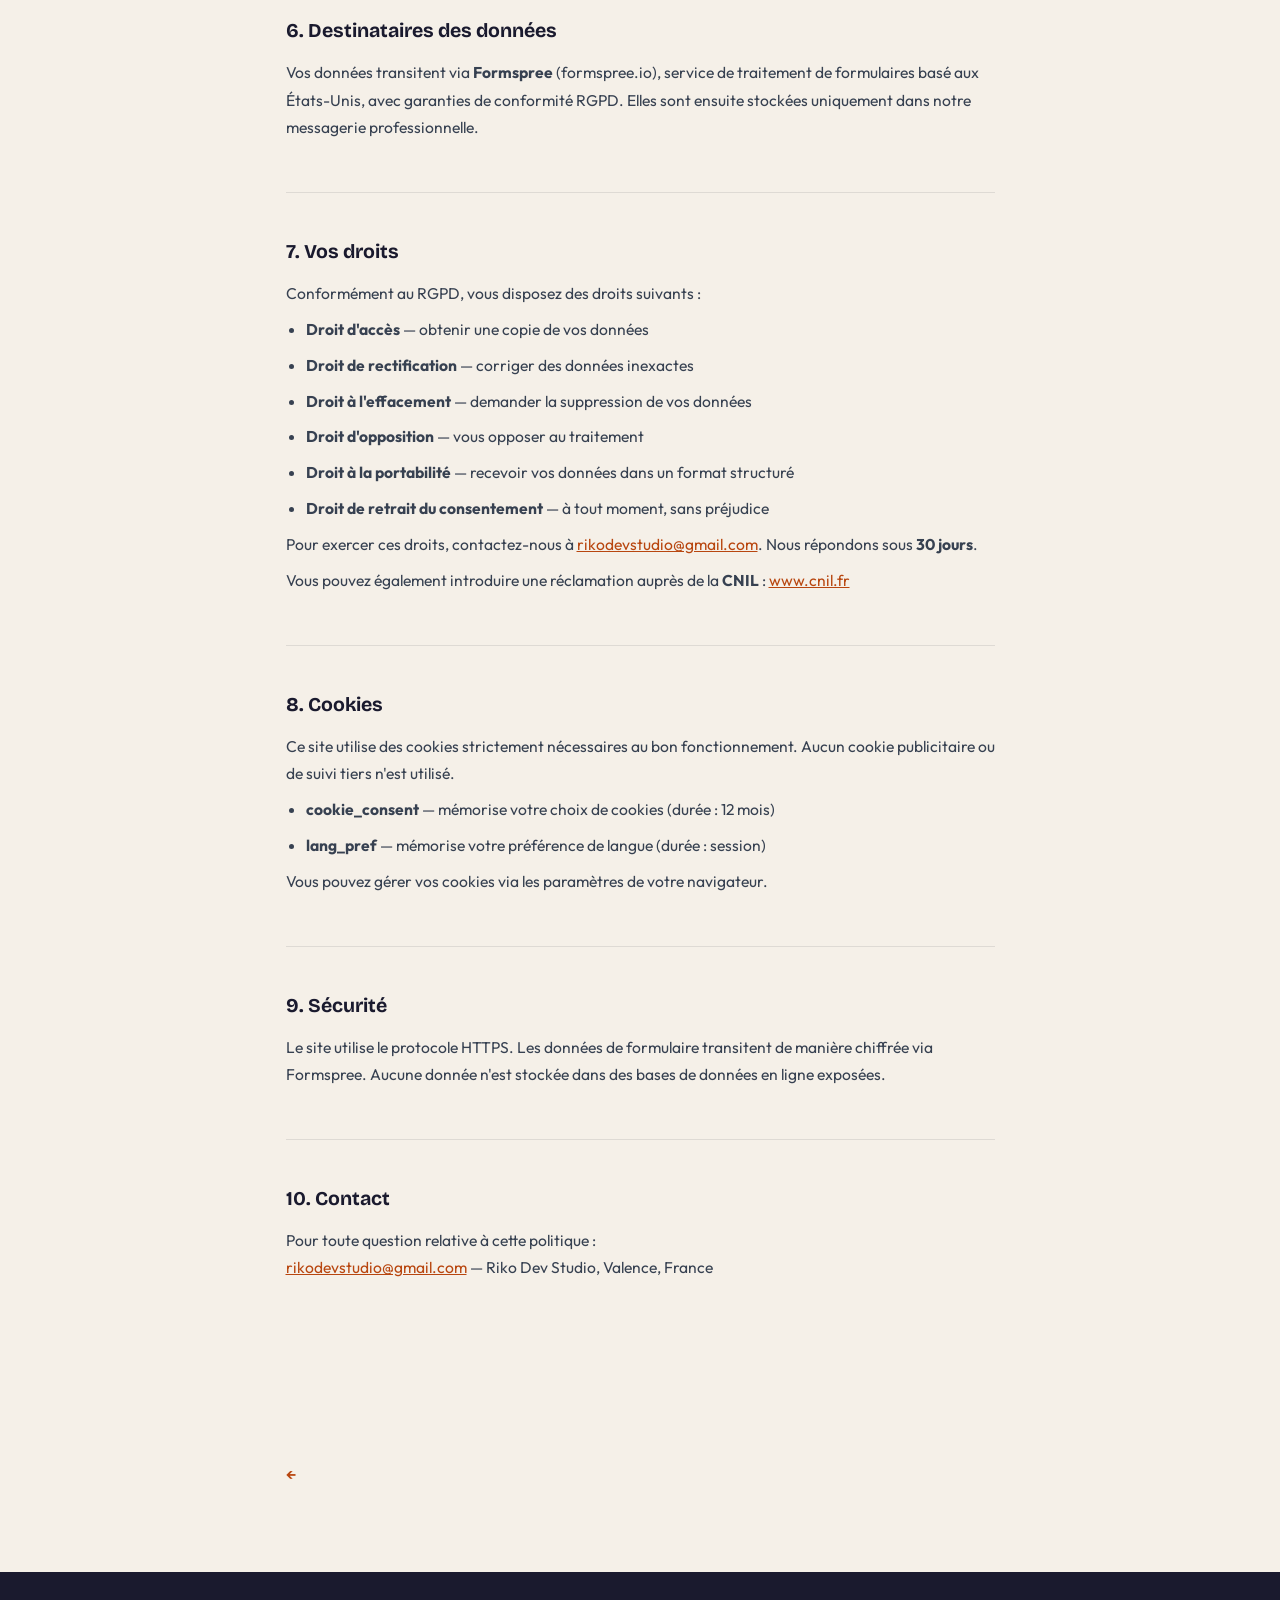
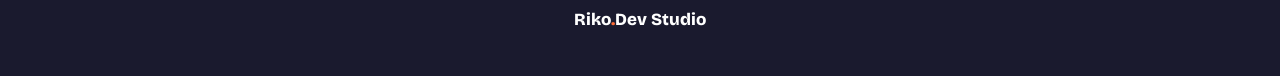
==== commit 8647d10a: "Melhorias no privacidaede" ====
--- a/privacidade.html
+++ b/privacidade.html
@@ -9,6 +9,8 @@
   <link rel="canonical" href="https://rikodevstudio.com/privacidade.html" />
   <link rel="preconnect" href="https://fonts.googleapis.com" />
   <link rel="preconnect" href="https://fonts.gstatic.com" crossorigin />
+  <link rel="icon" type="image/svg+xml" href="/assets/images/favicon.svg" />
+<link rel="apple-touch-icon" href="images/apple-touch-icon.png" />
   <link href="https://fonts.googleapis.com/css2?family=Bricolage+Grotesque:opsz,wght@12..96,700;12..96,800&family=Outfit:wght@300;400;500;600&display=swap" rel="stylesheet" />
   <link rel="stylesheet" href="assets/css/style.css" />
   <style>
@@ -320,31 +322,13 @@
 
 </div>
 
+<!-- Botão voltar no fundo -->
+<div style="max-width:760px;margin:0 auto;padding:0 1.5rem 3rem">
+  <a href="index.html" class="back-link">← <span data-lang="fr">Retour au site</span><span data-lang="pt">Voltar ao site</span></a>
+</div>
+
 <!-- FOOTER simples -->
 <footer role="contentinfo">
   <div class="container">
     <div class="footer-brand">Riko<span style="color:var(--orange)">.</span>Dev Studio</div>
-    <p class="footer-text">
-      &copy; 2025 Riko Dev Studio &middot; Valence, France &middot · <a href="mailto:rikodevstudio@gmail.com">rikodevstudio@gmail.com</a>
-    </p>
-  </div>
-</footer>
-
-<script>
-function setPrivLang(l) {
-  const pt = l === 'pt';
-  document.body.classList.toggle('pt', pt);
-  document.documentElement.lang = l;
-  document.getElementById('btn-fr').classList.toggle('active', !pt);
-  document.getElementById('btn-pt').classList.toggle('active', pt);
-  document.getElementById('hero-btn-fr').classList.toggle('active', !pt);
-  document.getElementById('hero-btn-pt').classList.toggle('active', pt);
-  document.title = pt
-    ? 'Politica de Privacidade | Riko Dev Studio'
-    : 'Politique de confidentialite | Riko Dev Studio';
-}
-if ((navigator.language || '').startsWith('pt')) setPrivLang('pt');
-else setPrivLang('fr');
-</script>
-</body>
-</html>+    <p clas
--- a/assets/css/style.css
+++ b/assets/css/style.css
@@ -96,7 +96,7 @@
 /* ── LAYOUT BASE ── */
 section { padding: 4.5rem 1.5rem; }
 .container { max-width: var(--max); margin: 0 auto; }
-.slabel { font-size: .72rem; font-weight: 700; letter-spacing: .14em; text-transform: uppercase; color: var(--orange); margin-bottom: .75rem; display: flex; align-items: center; gap: .6rem; }
+.slabel { font-size: .78rem; font-weight: 700; letter-spacing: .14em; text-transform: uppercase; color: var(--orange); margin-bottom: .75rem; display: flex; align-items: center; gap: .6rem; }
 .slabel::after { content: ''; height: 1px; width: 36px; background: var(--orange); opacity: .4; }
 .stitle { font-family: 'Bricolage Grotesque', sans-serif; font-weight: 800; font-size: clamp(1.8rem, 4vw, 2.6rem); line-height: 1.12; letter-spacing: -.025em; color: var(--navy); margin-bottom: .9rem; }
 .stitle-light { color: #fff; }
@@ -111,7 +111,7 @@
 .impact-card:hover { transform: translateY(-3px); box-shadow: var(--shadow); }
 .impact-num { font-family: 'Bricolage Grotesque', sans-serif; font-weight: 800; font-size: 3rem; color: var(--orange); line-height: 1; letter-spacing: -.02em; margin-bottom: .5rem; }
 .impact-text { font-size: .95rem; color: var(--navy); font-weight: 600; line-height: 1.5; margin-bottom: .4rem; }
-.impact-src { font-size: .75rem; color: var(--gray-light); font-style: italic; }
+.impact-src { font-size: .8rem; color: #4a5568; font-style: italic; }
 
 /* ── PORTFOLIO ── */
 .portfolio { background: var(--white); }
@@ -151,7 +151,7 @@
   background: rgba(0,0,0,.55);
   backdrop-filter: blur(6px);
   color: #fff;
-  font-size: .62rem;
+  font-size: .72rem;
   font-weight: 700;
   padding: .25rem .65rem;
   border-radius: 100px;
@@ -176,7 +176,7 @@
 .depo-photo { width: 52px; height: 52px; border-radius: 50%; object-fit: cover; object-position: top center; border: 2px solid var(--orange); flex-shrink: 0; }
 .depo-name { font-size: .95rem; font-weight: 700; color: #fff; }
 /* .45 falha — usar #8a9ab0 que passa 4.5:1 */
-.depo-role { font-size: .72rem; color: #8a9ab0; margin-top: 2px; }
+.depo-role { font-size: .78rem; color: #8a9ab0; margin-top: 2px; }
 .depo-stars { margin-left: auto; color: var(--orange); font-size: .9rem; letter-spacing: 1px; flex-shrink: 0; }
 .depo-quote { font-size: 2.8rem; color: var(--orange); line-height: .8; opacity: .4; margin-bottom: .6rem; font-family: Georgia, serif; }
 /* depo-text: .85 passa 4.5:1 em rgba(255,255,255,.06) background */
@@ -186,7 +186,7 @@
 .dot.active { width: 20px; background: var(--orange); }
 .dot:not(.active) { width: 6px; }
 /* swipe-hint: .28 falha — #7a8898 passa */
-.swipe-hint { text-align: center; font-size: .72rem; color: #7a8898; margin-top: .6rem; letter-spacing: .05em; }
+.swipe-hint { text-align: center; font-size: .78rem; color: #8a9ab0; margin-top: .6rem; letter-spacing: .05em; }
 
 /* ── CTA INTERMÉDIO ── */
 .cta-mid { background: var(--cream-dark); padding: 2.5rem 1.5rem; text-align: center; border-top: 3px solid #B8460F; }
@@ -343,7 +343,7 @@
   background: #9a3a0c;
 }
 .stepper-counter {
-  font-size: .8rem;
+  font-size: .85rem;
   color: #8a9ab0;
   font-weight: 500;
 }
@@ -360,7 +360,7 @@
 .stat { background: var(--white); border-radius: var(--radius); padding: 1rem; text-align: center; border-bottom: 2px solid var(--orange); }
 .stat-num { font-family: 'Bricolage Grotesque', sans-serif; font-weight: 800; font-size: 1.8rem; color: var(--navy); line-height: 1; }
 .stat-label { font-size: .75rem; color: var(--gray); margin-top: .25rem; font-weight: 500; }
-.sobre-note { font-size: .85rem; color: var(--gray-light); font-style: italic; margin-top: .5rem; }
+.sobre-note { font-size: .85rem; color: var(--gray-mid); font-style: italic; margin-top: .5rem; }
 
 /* ── FAQ ── */
 .faq { background: var(--white); }
@@ -404,8 +404,8 @@
 /* ── FOOTER ── */
 footer { background: var(--navy); padding: 2rem 1.5rem; text-align: center; }
 .footer-brand { font-family: 'Bricolage Grotesque', sans-serif; font-weight: 800; font-size: 1rem; color: #fff; margin-bottom: .5rem; }
-.footer-text { font-size: .82rem; color: rgba(255,255,255,.4); line-height: 1.8; }
-.footer-text a { color: rgba(255,255,255,.55); }
+.footer-text { font-size: .82rem; color: #8a9ab0; line-height: 1.8; }
+.footer-text a { color: #b8c0cc; }
 
 /* ── COOKIE BANNER ── */
 .cookie-banner {
